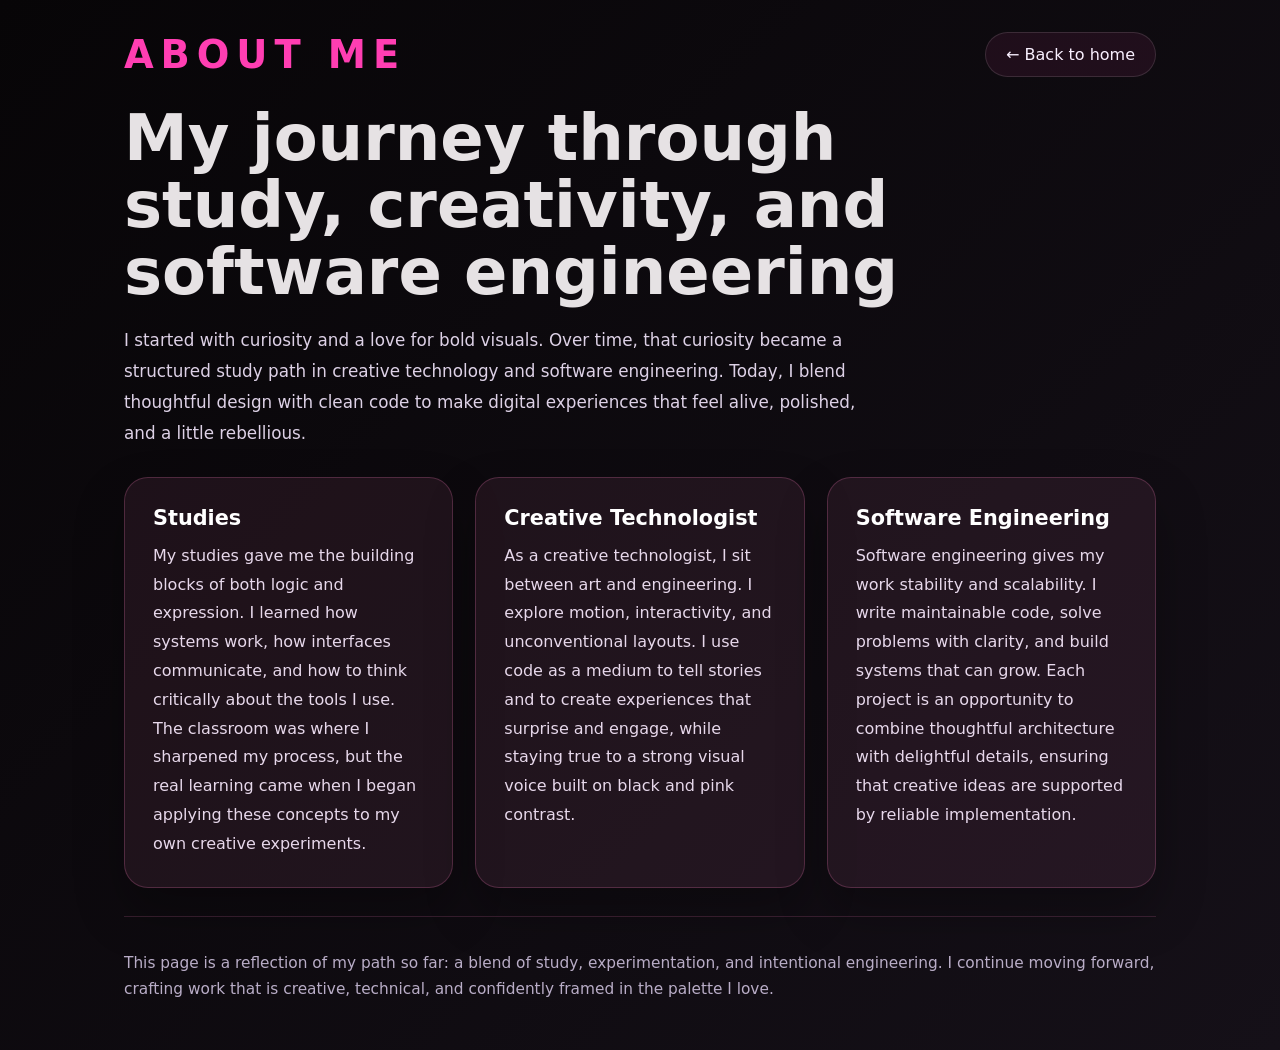
==== Frontend/about.html @ 082bcdbc "start portfolio" ====
<!DOCTYPE html>
<html lang="en">
<head>
  <meta charset="UTF-8">
  <meta name="viewport" content="width=device-width, initial-scale=1.0">
  <title>About Me | Portfolio</title>
  <style>
    :root {
       --bg: #070507;
      --surface: #151018;
      --text: #f9f0ff;
      --accent: #ff3eb2;
      --muted: #b99cc8;
      --border: rgba(255, 62, 178, 0.2);
    }
    * {
      box-sizing: border-box;
    }
    body {
       margin: 0;
      font-family: Inter, system-ui, -apple-system, BlinkMacSystemFont, "Segoe UI", sans-serif;
       background: linear-gradient(135deg, var(--bg) 0%, var(--surface) 100%);
      color: var(--text);
    }
    .page {
      max-width: 1080px;
      padding: 32px 24px;
      margin: 0 auto;
      display: flex;
      flex-direction: column;
      gap: 28px;
    }
    header {
      display: flex;
      justify-content: space-between;
      align-items: center;
      flex-wrap: wrap;
      gap: 16px;
    }
    .brand {
      font-size: clamp(1.6rem, 3vw, 2.4rem);
      font-weight: 800;
      letter-spacing: 0.18em;
      text-transform: uppercase;
      color: var(--accent);
    }
     .back-link {
      display: inline-flex;
      align-items: center;
      gap: 8px;
      padding: 12px 20px;
      border: 1px solid rgba(255,255,255,0.12);
      border-radius: 999px;
      color: var(--text);
      text-decoration: none;
      background: rgba(255, 62, 178, 0.08);
      transition: transform 0.2s ease, background 0.2s ease;
    }

    .back-link:hover {
      transform: translateY(-2px);
      background: rgba(255, 62, 178, 0.16);
    }
    .hero {
      max-width: 840px;
      display: grid;
      gap: 18px;
    }
    h1 {
      margin: 0;
      font-size: clamp(2.4rem, 5vw, 4rem);
      line-height: 1.05;
      color: #e6e2e4;
    }
    .lead {
      margin: 0;
      max-width: 760px;
      line-height: 1.85;
      color: #ddd1e6;
      font-size: 1.05rem;
    }
    .cards {
      display: grid;
      gap: 22px;
      grid-template-columns: repeat(auto-fit, minmax(260px, 1fr));
    }
    .card {
      background: rgba(255, 127, 193, 0.08);
      border: 1px solid rgba(255, 127, 193, 0.22);
      border-radius: 24px;
      padding: 28px;
      box-shadow: 0 24px 50px rgba(0, 0, 0, 0.28);
    }
    .card h2 {
      margin-top: 0;
      margin-bottom: 12px;
      font-size: 1.3rem;
      color: #fff;
    }
    .card p {
      margin: 0;
      line-height: 1.8;
      color: #e7d8eb;
    }
    footer {
      padding-top: 18px;
      border-top: 1px solid rgba(255, 127, 193, 0.16);
      color: #b9adc7;
      font-size: 0.96rem;
      line-height: 1.7;
    }
    @media (max-width: 620px) {
      .page {
        padding: 24px 18px;
      }
      nav a {
        width: 100%;
        justify-content: center;
      }
    }
  </style>
</head>
<body>
  <div class="page">
    <header>
      <span class="brand">About Me</span>
      <a class="back-link" href="../Frontend/index.html">← Back to home</a>
    </header>
    <section class="hero">
      <h1>My journey through study, creativity, and software engineering</h1>
      <p class="lead">I started with curiosity and a love for bold visuals. Over time, that curiosity became a structured study path in creative technology and software engineering. Today, I blend thoughtful design with clean code to make digital experiences that feel alive, polished, and a little rebellious.</p>
    </section>
    <section class="cards">
      <article class="card">
        <h2>Studies</h2>
        <p>My studies gave me the building blocks of both logic and expression. I learned how systems work, how interfaces communicate, and how to think critically about the tools I use. The classroom was where I sharpened my process, but the real learning came when I began applying these concepts to my own creative experiments.</p>
      </article>
      <article class="card">
        <h2>Creative Technologist</h2>
        <p>As a creative technologist, I sit between art and engineering. I explore motion, interactivity, and unconventional layouts. I use code as a medium to tell stories and to create experiences that surprise and engage, while staying true to a strong visual voice built on black and pink contrast.</p>
      </article>
      <article class="card">
        <h2>Software Engineering</h2>
        <p>Software engineering gives my work stability and scalability. I write maintainable code, solve problems with clarity, and build systems that can grow. Each project is an opportunity to combine thoughtful architecture with delightful details, ensuring that creative ideas are supported by reliable implementation.</p>
      </article>
    </section>
    <footer>
      <p>This page is a reflection of my path so far: a blend of study, experimentation, and intentional engineering. I continue moving forward, crafting work that is creative, technical, and confidently framed in the palette I love.</p>
    </footer>
  </div>
</body>
</html>
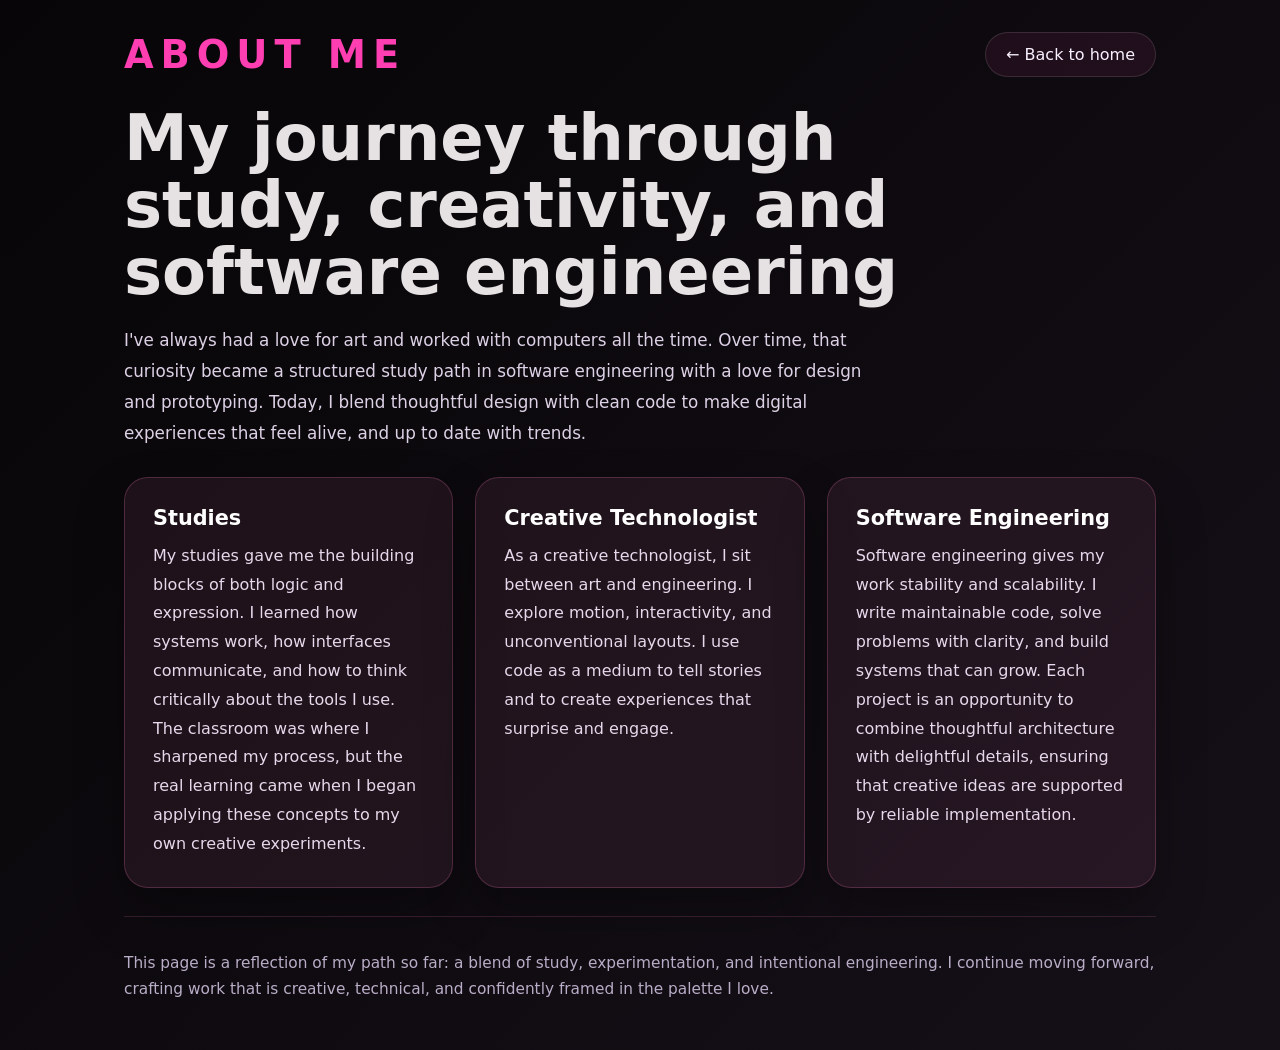
==== commit 65267707: "cv+ index and about changes" ====
--- a/Frontend/about.html
+++ b/Frontend/about.html
@@ -128,7 +128,7 @@
     </header>
     <section class="hero">
       <h1>My journey through study, creativity, and software engineering</h1>
-      <p class="lead">I started with curiosity and a love for bold visuals. Over time, that curiosity became a structured study path in creative technology and software engineering. Today, I blend thoughtful design with clean code to make digital experiences that feel alive, polished, and a little rebellious.</p>
+      <p class="lead">I've always had a love for art and worked with computers all the time. Over time, that curiosity became a structured study path in software engineering with a love for design and prototyping. Today, I blend thoughtful design with clean code to make digital experiences that feel alive, and up to date with trends.</p>
     </section>
     <section class="cards">
       <article class="card">
@@ -137,7 +137,7 @@
       </article>
       <article class="card">
         <h2>Creative Technologist</h2>
-        <p>As a creative technologist, I sit between art and engineering. I explore motion, interactivity, and unconventional layouts. I use code as a medium to tell stories and to create experiences that surprise and engage, while staying true to a strong visual voice built on black and pink contrast.</p>
+        <p>As a creative technologist, I sit between art and engineering. I explore motion, interactivity, and unconventional layouts. I use code as a medium to tell stories and to create experiences that surprise and engage.</p>
       </article>
       <article class="card">
         <h2>Software Engineering</h2>
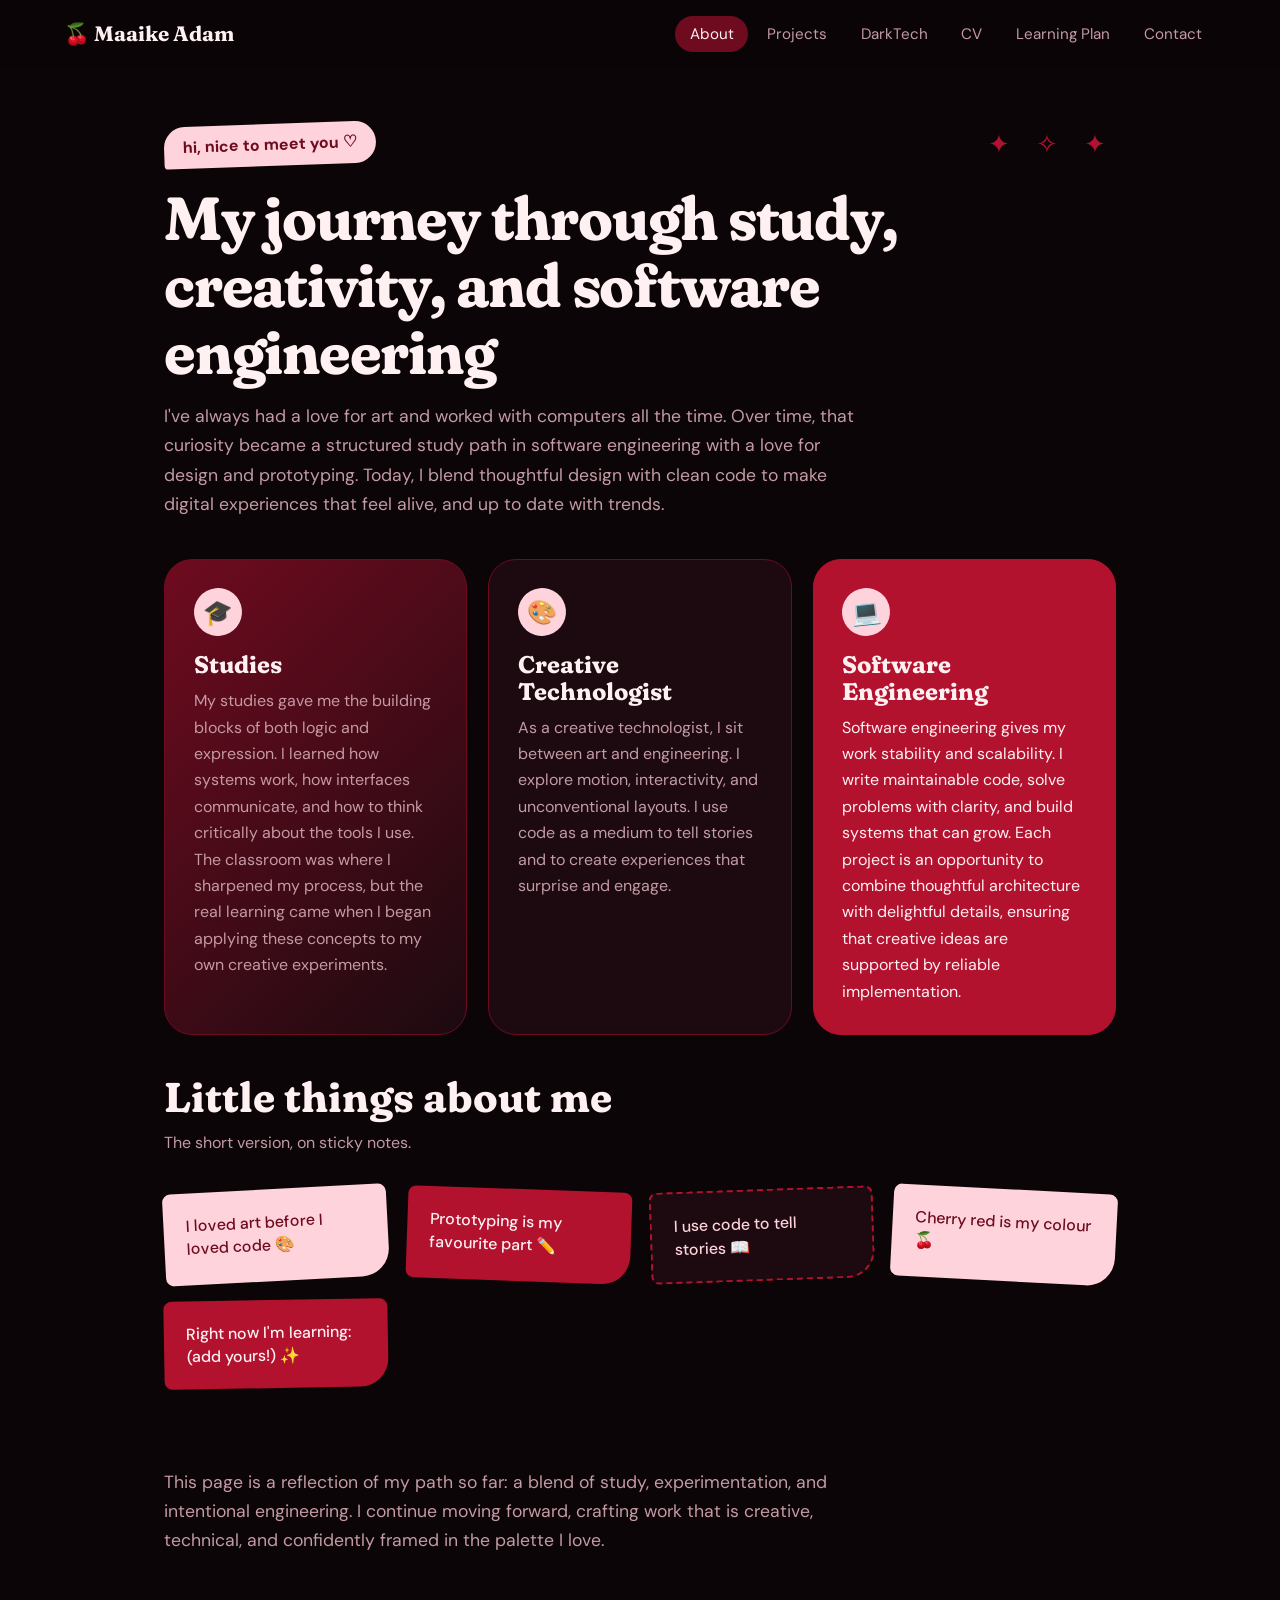
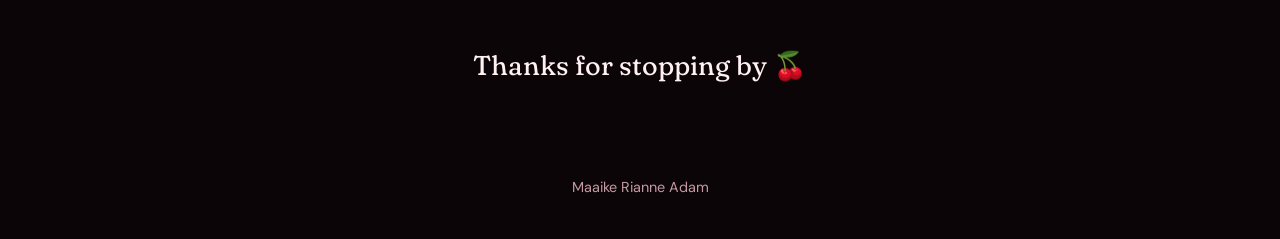
==== commit fc80efe7: "changes to be committed:" ====
--- a/Frontend/about.html
+++ b/Frontend/about.html
@@ -1,152 +1,63 @@
 <!DOCTYPE html>
 <html lang="en">
 <head>
-  <meta charset="UTF-8">
-  <meta name="viewport" content="width=device-width, initial-scale=1.0">
-  <title>About Me | Portfolio</title>
-  <style>
-    :root {
-       --bg: #070507;
-      --surface: #151018;
-      --text: #f9f0ff;
-      --accent: #ff3eb2;
-      --muted: #b99cc8;
-      --border: rgba(255, 62, 178, 0.2);
-    }
-    * {
-      box-sizing: border-box;
-    }
-    body {
-       margin: 0;
-      font-family: Inter, system-ui, -apple-system, BlinkMacSystemFont, "Segoe UI", sans-serif;
-       background: linear-gradient(135deg, var(--bg) 0%, var(--surface) 100%);
-      color: var(--text);
-    }
-    .page {
-      max-width: 1080px;
-      padding: 32px 24px;
-      margin: 0 auto;
-      display: flex;
-      flex-direction: column;
-      gap: 28px;
-    }
-    header {
-      display: flex;
-      justify-content: space-between;
-      align-items: center;
-      flex-wrap: wrap;
-      gap: 16px;
-    }
-    .brand {
-      font-size: clamp(1.6rem, 3vw, 2.4rem);
-      font-weight: 800;
-      letter-spacing: 0.18em;
-      text-transform: uppercase;
-      color: var(--accent);
-    }
-     .back-link {
-      display: inline-flex;
-      align-items: center;
-      gap: 8px;
-      padding: 12px 20px;
-      border: 1px solid rgba(255,255,255,0.12);
-      border-radius: 999px;
-      color: var(--text);
-      text-decoration: none;
-      background: rgba(255, 62, 178, 0.08);
-      transition: transform 0.2s ease, background 0.2s ease;
-    }
-
-    .back-link:hover {
-      transform: translateY(-2px);
-      background: rgba(255, 62, 178, 0.16);
-    }
-    .hero {
-      max-width: 840px;
-      display: grid;
-      gap: 18px;
-    }
-    h1 {
-      margin: 0;
-      font-size: clamp(2.4rem, 5vw, 4rem);
-      line-height: 1.05;
-      color: #e6e2e4;
-    }
-    .lead {
-      margin: 0;
-      max-width: 760px;
-      line-height: 1.85;
-      color: #ddd1e6;
-      font-size: 1.05rem;
-    }
-    .cards {
-      display: grid;
-      gap: 22px;
-      grid-template-columns: repeat(auto-fit, minmax(260px, 1fr));
-    }
-    .card {
-      background: rgba(255, 127, 193, 0.08);
-      border: 1px solid rgba(255, 127, 193, 0.22);
-      border-radius: 24px;
-      padding: 28px;
-      box-shadow: 0 24px 50px rgba(0, 0, 0, 0.28);
-    }
-    .card h2 {
-      margin-top: 0;
-      margin-bottom: 12px;
-      font-size: 1.3rem;
-      color: #fff;
-    }
-    .card p {
-      margin: 0;
-      line-height: 1.8;
-      color: #e7d8eb;
-    }
-    footer {
-      padding-top: 18px;
-      border-top: 1px solid rgba(255, 127, 193, 0.16);
-      color: #b9adc7;
-      font-size: 0.96rem;
-      line-height: 1.7;
-    }
-    @media (max-width: 620px) {
-      .page {
-        padding: 24px 18px;
-      }
-      nav a {
-        width: 100%;
-        justify-content: center;
-      }
-    }
-  </style>
+<meta charset="UTF-8">
+<meta name="viewport" content="width=device-width, initial-scale=1.0">
+<title>About Me | Maaike Adam</title>
+<link rel="stylesheet" href="style.css">
 </head>
 <body>
-  <div class="page">
-    <header>
-      <span class="brand">About Me</span>
-      <a class="back-link" href="../Frontend/index.html">← Back to home</a>
-    </header>
-    <section class="hero">
-      <h1>My journey through study, creativity, and software engineering</h1>
-      <p class="lead">I've always had a love for art and worked with computers all the time. Over time, that curiosity became a structured study path in software engineering with a love for design and prototyping. Today, I blend thoughtful design with clean code to make digital experiences that feel alive, and up to date with trends.</p>
-    </section>
-    <section class="cards">
-      <article class="card">
-        <h2>Studies</h2>
-        <p>My studies gave me the building blocks of both logic and expression. I learned how systems work, how interfaces communicate, and how to think critically about the tools I use. The classroom was where I sharpened my process, but the real learning came when I began applying these concepts to my own creative experiments.</p>
-      </article>
-      <article class="card">
-        <h2>Creative Technologist</h2>
-        <p>As a creative technologist, I sit between art and engineering. I explore motion, interactivity, and unconventional layouts. I use code as a medium to tell stories and to create experiences that surprise and engage.</p>
-      </article>
-      <article class="card">
-        <h2>Software Engineering</h2>
-        <p>Software engineering gives my work stability and scalability. I write maintainable code, solve problems with clarity, and build systems that can grow. Each project is an opportunity to combine thoughtful architecture with delightful details, ensuring that creative ideas are supported by reliable implementation.</p>
-      </article>
-    </section>
-    <footer>
-      <p>This page is a reflection of my path so far: a blend of study, experimentation, and intentional engineering. I continue moving forward, crafting work that is creative, technical, and confidently framed in the palette I love.</p>
-    </footer>
+<header class="site-header">
+  <a class="logo" href="index.html"><span aria-hidden="true">🍒</span> Maaike Adam</a>
+  <nav aria-label="Main">
+    <a href="about.html" aria-current="page">About</a>
+    <a href="projects/project.html">Projects</a>
+    <a href="darktech/darktech.html">DarkTech</a>
+    <a href="cv.html">CV</a>
+    <a href="learningplan.html">Learning Plan</a>
+    <a href="index.html#contact">Contact</a>
+  </nav>
+</header>
+<main class="wrap">
+  <div class="pagehead">
+    <span class="twinkle" aria-hidden="true">✦ ✧ ✦</span>
+    <span class="bubble">hi, nice to meet you ♡</span>
+    <h1>My journey through study, creativity, and software engineering</h1>
+    <p class="lead">I've always had a love for art and worked with computers all the time. Over time, that curiosity became a structured study path in software engineering with a love for design and prototyping. Today, I blend thoughtful design with clean code to make digital experiences that feel alive, and up to date with trends.</p>
   </div>
+  <div class="grid">
+    <article class="card tint">
+      <span class="icon" aria-hidden="true">🎓</span>
+      <h2>Studies</h2>
+      <p>My studies gave me the building blocks of both logic and expression. I learned how systems work, how interfaces communicate, and how to think critically about the tools I use. The classroom was where I sharpened my process, but the real learning came when I began applying these concepts to my own creative experiments.</p>
+    </article>
+    <article class="card">
+      <span class="icon" aria-hidden="true">🎨</span>
+      <h2>Creative Technologist</h2>
+      <p>As a creative technologist, I sit between art and engineering. I explore motion, interactivity, and unconventional layouts. I use code as a medium to tell stories and to create experiences that surprise and engage.</p>
+    </article>
+    <article class="card red">
+      <span class="icon" aria-hidden="true">💻</span>
+      <h2>Software Engineering</h2>
+      <p>Software engineering gives my work stability and scalability. I write maintainable code, solve problems with clarity, and build systems that can grow. Each project is an opportunity to combine thoughtful architecture with delightful details, ensuring that creative ideas are supported by reliable implementation.</p>
+    </article>
+  </div>
+  <section>
+    <h2>Little things about me</h2>
+    <p class="sub">The short version, on sticky notes.</p>
+    <div class="notes">
+      <p class="note" style="--r:-3deg">I loved art before I loved code 🎨</p>
+      <p class="note red" style="--r:2deg">Prototyping is my favourite part ✏️</p>
+      <p class="note dark" style="--r:-2deg">I use code to tell stories 📖</p>
+      <p class="note" style="--r:3deg">Cherry red is my colour 🍒</p>
+      <p class="note red" style="--r:-1deg">Right now I'm learning: (add yours!) ✨</p>
+    </div>
+  </section>
+  <section>
+    <p class="lead">This page is a reflection of my path so far: a blend of study, experimentation, and intentional engineering. I continue moving forward, crafting work that is creative, technical, and confidently framed in the palette I love.</p>
+  </section>
+  <p class="signoff">Thanks for stopping by 🍒</p>
+</main>
+<footer>Maaike Rianne Adam</footer>
 </body>
 </html>
--- a/Frontend/style.css
+++ b/Frontend/style.css
@@ -0,0 +1,99 @@
+@import url('https://fonts.googleapis.com/css2?family=Fraunces:opsz,wght,SOFT,WONK@9..144,400..800,100,1&family=DM+Sans:wght@400;500;700&display=swap');
+:root{--black:#0c0507;--wine:#1c0a10;--cherry:#b3122f;--cherry-deep:#6f0b1f;--blush:#ffd3dc;--cream:#fff0f2;--muted:#c49aa4;--display:'Fraunces',Georgia,serif;--body:'DM Sans','Segoe UI',sans-serif}
+/* DarkTech page: same palette, moodier */
+body.dark{--black:#050203;--wine:#12070b;--cherry:#8f0f27;--cherry-deep:#4d0815;--muted:#a8828c}
+*{margin:0;padding:0;box-sizing:border-box}
+html{scroll-behavior:smooth}
+body{font-family:var(--body);background:var(--black);color:var(--cream);line-height:1.65;overflow-x:hidden}
+a{color:inherit}
+:focus-visible{outline:3px solid var(--blush);outline-offset:3px;border-radius:8px}
+h1,h2,h3{font-family:var(--display);font-variation-settings:'SOFT' 100,'WONK' 1;line-height:1.1}
+h2{font-size:clamp(1.8rem,4vw,2.6rem);margin-bottom:.6rem}
+
+/* header */
+.site-header{position:sticky;top:0;z-index:10;display:flex;justify-content:space-between;align-items:center;flex-wrap:wrap;gap:.5rem 2rem;padding:1rem 5%;background:rgba(12,5,7,.92);backdrop-filter:blur(10px)}
+.logo{font-family:var(--display);font-weight:700;font-size:1.3rem;text-decoration:none}
+nav{display:flex;flex-wrap:wrap;gap:.3rem}
+nav a{padding:.35rem .9rem;border-radius:999px;text-decoration:none;color:var(--muted);font-size:.95rem;transition:background .2s,color .2s}
+nav a:hover,nav a[aria-current]{background:var(--cherry-deep);color:var(--cream)}
+
+/* layout */
+.wrap{max-width:1080px;margin:0 auto;padding:3.5rem 5% 2rem}
+.pagehead{margin-bottom:2.5rem}
+.pagehead h1{font-size:clamp(2.2rem,5vw,3.8rem);letter-spacing:-.02em;margin-bottom:1rem}
+.lead{max-width:44rem;color:var(--muted);font-size:1.1rem}
+.sub{color:var(--muted);max-width:36rem;margin-bottom:2rem}
+section{padding:2.5rem 0}
+footer{text-align:center;padding:2.5rem 5%;color:var(--muted);font-size:.9rem}
+
+/* buttons, tags */
+.btn{display:inline-block;padding:.8rem 1.7rem;border-radius:999px;font-weight:700;text-decoration:none;transition:transform .2s}
+.btn:hover{transform:translateY(-3px) rotate(-1deg)}
+.btn-main{background:var(--cherry);color:var(--cream);box-shadow:0 6px 0 var(--cherry-deep)}
+.btn-ghost{border:2px solid var(--cherry);color:var(--blush)}
+.btn-ghost:hover{background:var(--cherry-deep)}
+.btns{display:flex;flex-wrap:wrap;gap:.8rem;margin-bottom:2rem}
+.chips{display:flex;flex-wrap:wrap;gap:.5rem;margin-bottom:1.2rem}
+.chip{padding:.15rem .85rem;border-radius:999px;background:var(--cherry-deep);color:var(--blush);font-size:.85rem}
+
+/* cards */
+.grid{display:grid;grid-template-columns:repeat(auto-fit,minmax(270px,1fr));gap:1.3rem}
+.card{background:var(--wine);border:1px solid var(--cherry-deep);border-radius:28px;padding:1.8rem;transition:transform .25s,border-color .25s}
+.card:hover{border-color:var(--cherry)}
+a.card{display:block;text-decoration:none}
+a.card:hover{transform:translateY(-6px)}
+.card h2,.card h3{font-size:1.5rem;margin-bottom:.6rem}
+.card p{color:var(--muted);margin-bottom:1rem}
+.card p:last-child{margin-bottom:0}
+.card .btn{display:block;text-align:center;margin-top:auto}
+.card.tint{background:linear-gradient(135deg,var(--cherry-deep),var(--wine))}
+.card.red{background:var(--cherry);border-color:var(--cherry)}
+.card.red p{color:var(--cream)}
+
+/* media */
+.pdf{width:100%;height:600px;border:0;border-radius:20px;margin-top:1rem;background:var(--wine)}
+.thumbs{display:grid;grid-template-columns:repeat(auto-fit,minmax(300px,1fr));gap:1.2rem;margin-top:1rem}
+.thumbs img{width:100%;height:320px;object-fit:contain;background:var(--wine);border:1px solid var(--cherry-deep);border-radius:20px;padding:12px}
+
+/* home: hero + stickers */
+.hero{display:grid;grid-template-columns:1.2fr 1fr;align-items:center;gap:3rem;padding:5rem 5% 5rem;min-height:85vh;background:radial-gradient(ellipse at 80% 40%,rgba(179,18,47,.35),transparent 60%)}
+.hero h1{font-size:clamp(2.8rem,7vw,5.5rem);line-height:1.02;letter-spacing:-.02em;margin-bottom:1.2rem}
+.role{font-size:1.25rem;color:var(--blush);margin-bottom:1rem;font-weight:500}
+.hero .lead{margin-bottom:2rem}
+.links{display:flex;flex-wrap:wrap;gap:.6rem}
+.links a{font-size:.9rem;padding:.3rem .9rem;border-radius:999px;background:var(--wine);border:1px solid var(--cherry-deep);color:var(--blush);text-decoration:none}
+.links a:hover{background:var(--cherry-deep)}
+.cherries{display:flex;justify-content:center}
+.cherries svg{width:min(360px,80%);height:auto;filter:drop-shadow(0 20px 40px rgba(179,18,47,.45));animation:bob 5s ease-in-out infinite;transform-origin:50% 0}
+@keyframes bob{0%,100%{transform:rotate(-3deg)}50%{transform:rotate(3deg)}}
+.stickers{display:flex;flex-wrap:wrap;gap:1rem}
+.sticker{padding:.7rem 1.4rem;border-radius:999px;font-weight:700;background:var(--blush);color:var(--cherry-deep);transform:rotate(var(--r,0deg));transition:transform .2s}
+.sticker:hover{transform:rotate(0) scale(1.08)}
+.sticker.red{background:var(--cherry);color:var(--cream)}
+.sticker.dark{background:var(--wine);color:var(--blush);border:2px dashed var(--cherry)}
+.contact{text-align:center;background:radial-gradient(ellipse at 50% 100%,rgba(179,18,47,.4),transparent 65%)}
+.contact .sub{margin-inline:auto}
+
+@media(max-width:860px){
+  .hero{grid-template-columns:1fr;min-height:auto;padding-top:3rem}
+  .cherries{order:-1}.cherries svg{width:180px}
+  .pdf{height:420px}
+}
+@media(prefers-reduced-motion:reduce){*{animation:none!important;transition:none!important;scroll-behavior:auto}}
+
+.media.video{max-width:640px}
+.media.video video{max-height:420px;background:#000} 
+.thumbs iframe{width:100%;height:380px;border:1px solid var(--cherry-deep);border-radius:20px;background:var(--wine)}
+/* about: cute extras */
+.pagehead{position:relative}
+.pagehead .twinkle{position:absolute;right:0;top:0;color:var(--cherry);font-size:1.6rem;letter-spacing:.6rem;animation:twinkle 3s ease-in-out infinite}
+@keyframes twinkle{0%,100%{opacity:.35}50%{opacity:1}}
+.bubble{display:inline-block;padding:.5rem 1.2rem;border-radius:22px 22px 22px 4px;background:var(--blush);color:var(--cherry-deep);font-weight:700;transform:rotate(-2deg);margin-bottom:1.2rem}
+.icon{display:inline-grid;place-items:center;width:3rem;height:3rem;border-radius:50%;background:var(--blush);font-size:1.5rem;margin-bottom:1rem;transform:rotate(-6deg);transition:transform .3s}
+.card:hover .icon{transform:rotate(8deg) scale(1.15)}
+.notes{display:grid;grid-template-columns:repeat(auto-fit,minmax(210px,1fr));gap:1.2rem}
+.note{padding:1.3rem 1.4rem;border-radius:8px 8px 28px 8px;background:var(--blush);color:var(--cherry-deep);font-weight:500;line-height:1.45;transform:rotate(var(--r,0deg));transition:transform .2s}
+.note:hover{transform:rotate(0) scale(1.04)}
+.note.red{background:var(--cherry);color:var(--cream)}
+.note.dark{background:var(--wine);color:var(--blush);border:2px dashed var(--cherry)}
+.signoff{text-align:center;font-family:var(--display);font-variation-settings:'SOFT' 100,'WONK' 1;font-size:1.7rem;padding:3rem 0 1rem}
